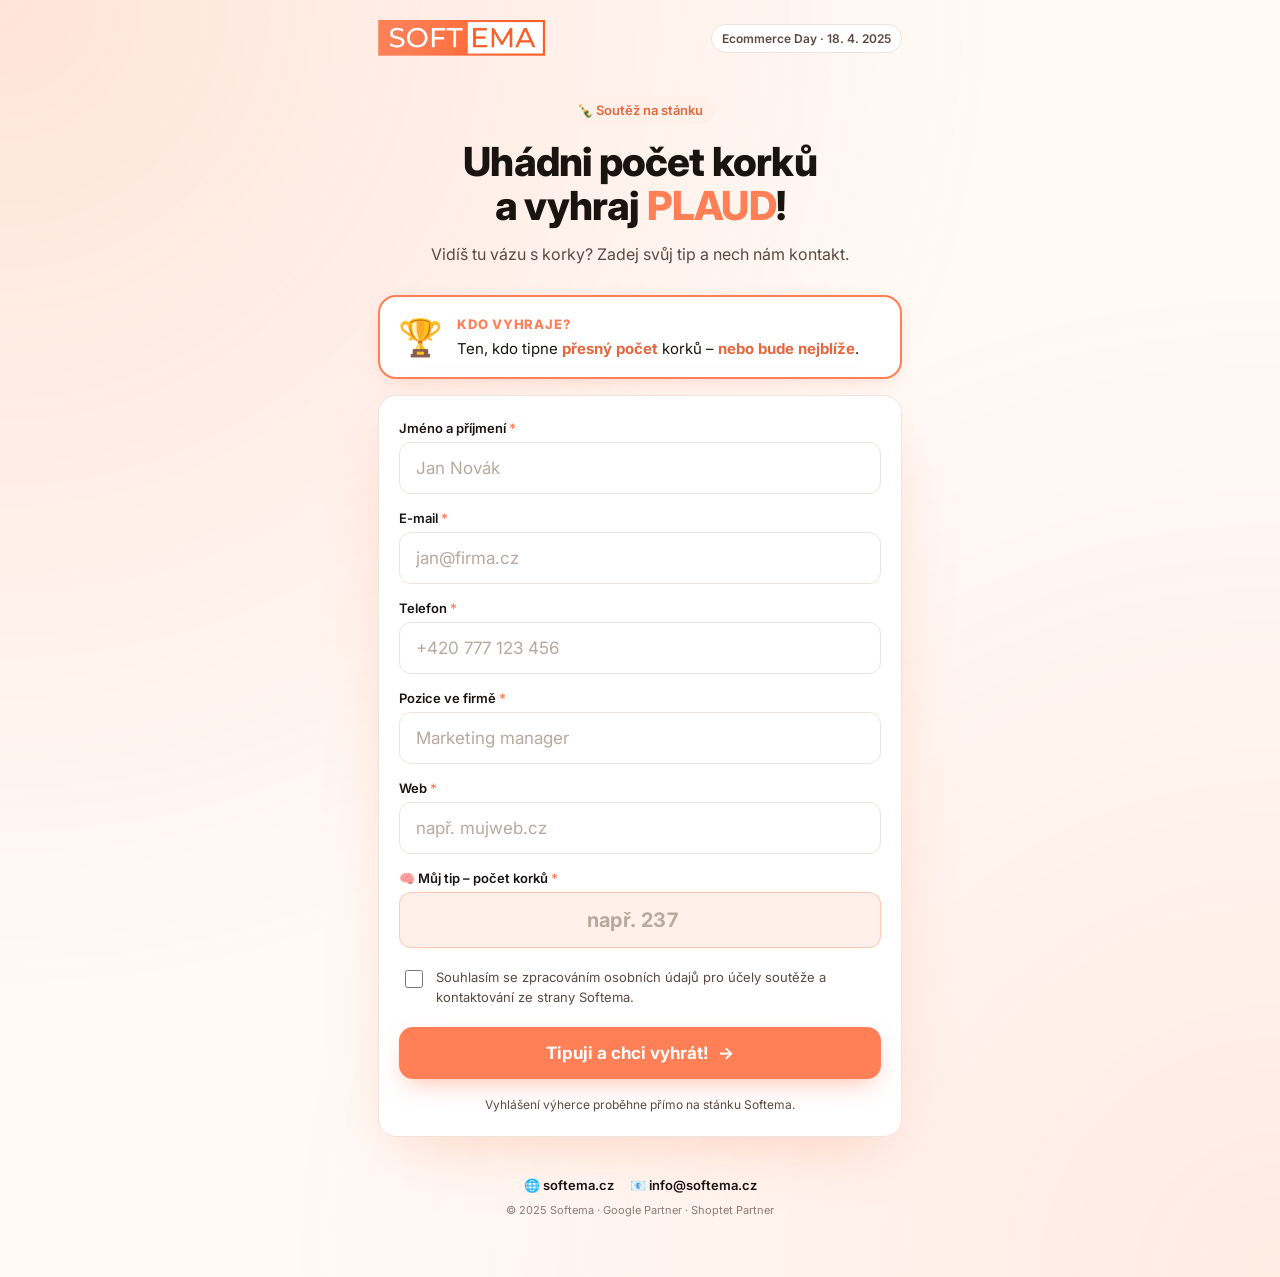
==== index.html @ 17188e15 "Add files via upload" ====
<!DOCTYPE html>
<html lang="cs">
<head>
<meta charset="UTF-8" />
<meta name="viewport" content="width=device-width, initial-scale=1, viewport-fit=cover" />
<meta name="theme-color" content="#ff8057" />
<title>Uhádni počet korků a vyhraj PLAUD! | Softema</title>
<meta name="description" content="Tipni si počet korků ve váze na stánku Softema na Ecommerce Day a vyhraj PLAUD AI rekordér." />
<link rel="preconnect" href="https://fonts.googleapis.com">
<link rel="preconnect" href="https://fonts.gstatic.com" crossorigin>
<link rel="stylesheet" href="https://fonts.googleapis.com/css2?family=Inter:wght@400;500;600;700;800&display=swap">
<link rel="stylesheet" href="styles.css" />
</head>
<body>
  <main class="page">
    <header class="brand">
      <div class="brand__logo">
        <img src="Logo-softema.webp" alt="Softema" class="brand__img" />
      </div>
      <span class="brand__event">Ecommerce Day · 18. 4. 2025</span>
    </header>

    <section class="hero">
      <div class="hero__badge">🍾 Soutěž na stánku</div>
      <h1 class="hero__title">
        Uhádni počet korků<br />
        a vyhraj <span class="hero__title-accent">PLAUD</span>!
      </h1>
      <p class="hero__lead">
        Vidíš tu vázu s korky? Zadej svůj tip a nech nám kontakt.
      </p>
    </section>

    <div class="winner-rule">
      <div class="winner-rule__icon">🏆</div>
      <div class="winner-rule__text">
        <strong>Kdo vyhraje?</strong>
        <span>Ten, kdo tipne <em>přesný počet</em> korků – <em>nebo bude nejblíže</em>.</span>
      </div>
    </div>

    <section class="card">
      <form id="lead-form" class="form" novalidate>
        <div class="form__row">
          <label class="field">
            <span class="field__label">Jméno a příjmení <em>*</em></span>
            <input type="text" name="name" autocomplete="name" required placeholder="Jan Novák" />
          </label>
        </div>

        <div class="form__row">
          <label class="field">
            <span class="field__label">E-mail <em>*</em></span>
            <input type="email" name="email" autocomplete="email" required inputmode="email" placeholder="jan@firma.cz" />
          </label>
        </div>

        <div class="form__row">
          <label class="field">
            <span class="field__label">Telefon <em>*</em></span>
            <input type="tel" name="phone" autocomplete="tel" required inputmode="tel" placeholder="+420 777 123 456" />
          </label>
        </div>

        <div class="form__row">
          <label class="field">
            <span class="field__label">Pozice ve firmě <em>*</em></span>
            <input type="text" name="position" autocomplete="organization-title" required placeholder="Marketing manager" />
          </label>
        </div>

        <div class="form__row">
          <label class="field">
            <span class="field__label">Web <em>*</em></span>
            <input type="text" name="website" autocomplete="url" required placeholder="např. mujweb.cz" />
          </label>
        </div>

        <div class="form__row">
          <label class="field field--guess">
            <span class="field__label">🧠 Můj tip – počet korků <em>*</em></span>
            <input type="number" name="corks" min="1" max="9999" step="1" required inputmode="numeric" placeholder="např. 237" />
          </label>
        </div>

        <label class="consent">
          <input type="checkbox" name="consent" required />
          <span>Souhlasím se zpracováním osobních údajů pro účely soutěže a kontaktování ze strany Softema.</span>
        </label>

        <button type="submit" class="cta" id="submit-btn">
          <span class="cta__label">Tipuji a chci vyhrát!</span>
          <span class="cta__arrow" aria-hidden="true">→</span>
        </button>

        <p class="form__note">Vyhlášení výherce proběhne přímo na stánku Softema.</p>
      </form>
    </section>

    <footer class="footer">
      <div class="footer__links">
        <a href="https://softema.cz" target="_blank" rel="noopener">🌐 softema.cz</a>
        <a href="mailto:info@softema.cz">📧 info@softema.cz</a>
      </div>
      <small>© 2025 Softema · Google Partner · Shoptet Partner</small>
    </footer>
  </main>

  <script src="script.js"></script>
</body>
</html>
---- styles.css ----
:root {
  --brand: #ff8057;
  --brand-dark: #e5673e;
  --brand-soft: #fff1ea;
  --ink: #1a1410;
  --ink-soft: #5a4a41;
  --line: #efe4dc;
  --bg: #fffaf6;
  --radius: 18px;
  --shadow: 0 20px 60px -20px rgba(255, 128, 87, 0.35);
}

* { box-sizing: border-box; }

html, body {
  margin: 0;
  padding: 0;
  font-family: 'Inter', -apple-system, BlinkMacSystemFont, 'Segoe UI', Roboto, sans-serif;
  color: var(--ink);
  background: var(--bg);
  -webkit-font-smoothing: antialiased;
  -webkit-text-size-adjust: 100%;
}

body {
  background:
    radial-gradient(ellipse at top left, rgba(255, 128, 87, 0.18), transparent 55%),
    radial-gradient(ellipse at bottom right, rgba(255, 128, 87, 0.12), transparent 55%),
    var(--bg);
  min-height: 100vh;
}

.page {
  max-width: 560px;
  margin: 0 auto;
  padding: 20px 18px 48px;
}

/* Brand header */
.brand {
  display: flex;
  align-items: center;
  justify-content: space-between;
  gap: 12px;
  margin-bottom: 28px;
}

.brand__logo {
  display: inline-flex;
  align-items: center;
  gap: 10px;
  font-weight: 800;
  font-size: 18px;
  letter-spacing: -0.01em;
}

.brand__img {
  height: 36px;
  width: auto;
  display: block;
}

.brand__event {
  font-size: 12px;
  font-weight: 600;
  color: var(--ink-soft);
  padding: 6px 10px;
  border: 1px solid var(--line);
  border-radius: 999px;
  background: #fff;
}

/* Hero */
.hero {
  text-align: center;
  padding: 12px 4px 28px;
}

.hero__badge {
  display: inline-block;
  font-size: 13px;
  font-weight: 600;
  color: var(--brand-dark);
  background: var(--brand-soft);
  padding: 6px 12px;
  border-radius: 999px;
  margin-bottom: 16px;
}

.hero__title {
  font-size: clamp(28px, 8vw, 40px);
  line-height: 1.1;
  font-weight: 800;
  letter-spacing: -0.02em;
  margin: 0 0 14px;
}

.hero__title-accent {
  color: var(--brand);
  position: relative;
  white-space: nowrap;
}

.hero__title-accent::after {
  content: "";
  position: absolute;
  left: 0;
  right: 0;
  bottom: 2px;
  height: 8px;
  background: rgba(255, 128, 87, 0.22);
  z-index: -1;
  border-radius: 4px;
}

.hero__lead {
  font-size: 16px;
  line-height: 1.55;
  color: var(--ink-soft);
  margin: 0 auto;
  max-width: 460px;
}

.hero__lead strong {
  color: var(--ink);
  font-weight: 700;
}

/* Winner rule banner */
.winner-rule {
  display: flex;
  align-items: center;
  gap: 14px;
  background: #fff;
  border: 2px solid var(--brand);
  border-radius: var(--radius);
  padding: 18px 18px;
  margin-bottom: 16px;
  box-shadow: 0 4px 20px -8px rgba(255, 128, 87, 0.4);
}

.winner-rule__icon {
  font-size: 36px;
  line-height: 1;
  flex-shrink: 0;
}

.winner-rule__text {
  display: flex;
  flex-direction: column;
  gap: 4px;
  font-size: 15px;
  line-height: 1.45;
  color: var(--ink);
}

.winner-rule__text strong {
  font-size: 13px;
  text-transform: uppercase;
  letter-spacing: 0.06em;
  color: var(--brand);
  font-weight: 800;
}

.winner-rule__text em {
  font-style: normal;
  font-weight: 700;
  color: var(--brand-dark);
}

/* Card with form */
.card {
  background: #fff;
  border-radius: var(--radius);
  padding: 24px 20px;
  box-shadow: var(--shadow);
  border: 1px solid var(--line);
}

.form {
  display: flex;
  flex-direction: column;
  gap: 16px;
}

.form__row {
  display: flex;
  flex-direction: column;
  gap: 16px;
}

.form__row--split {
  flex-direction: column;
}

.field {
  display: flex;
  flex-direction: column;
  gap: 6px;
}

.field__label {
  font-size: 13px;
  font-weight: 600;
  color: var(--ink);
}

.field__label em {
  color: var(--brand);
  font-style: normal;
}

.field input {
  width: 100%;
  padding: 15px 16px;
  font-size: 17px;
  font-family: inherit;
  color: var(--ink);
  background: #fff;
  border: 1.5px solid var(--line);
  border-radius: 12px;
  transition: border-color .15s, box-shadow .15s;
  -webkit-appearance: none;
  appearance: none;
}

.field input::placeholder { color: #b8a89e; }

.field input:focus {
  outline: none;
  border-color: var(--brand);
  box-shadow: 0 0 0 4px rgba(255, 128, 87, 0.18);
}

.field input:invalid:not(:placeholder-shown) {
  border-color: #e85a5a;
}

.field--guess input {
  font-size: 20px;
  font-weight: 700;
  text-align: center;
  letter-spacing: 0.02em;
  background: var(--brand-soft);
  border-color: rgba(255, 128, 87, 0.35);
}

/* Consent */
.consent {
  display: flex;
  gap: 10px;
  align-items: flex-start;
  font-size: 13px;
  line-height: 1.5;
  color: var(--ink-soft);
  padding: 4px 2px;
  cursor: pointer;
}

.consent input {
  margin-top: 2px;
  width: 18px;
  height: 18px;
  accent-color: var(--brand);
  flex-shrink: 0;
}

/* CTA */
.cta {
  display: inline-flex;
  align-items: center;
  justify-content: center;
  gap: 10px;
  width: 100%;
  padding: 16px 20px;
  font-size: 17px;
  font-weight: 700;
  font-family: inherit;
  color: #fff;
  background: var(--brand);
  border: 0;
  border-radius: 14px;
  cursor: pointer;
  transition: transform .1s, background .15s, box-shadow .2s;
  box-shadow: 0 10px 24px -8px rgba(255, 128, 87, 0.55);
  -webkit-tap-highlight-color: transparent;
}

.cta:hover { background: var(--brand-dark); }
.cta:active { transform: translateY(1px); }
.cta:disabled { opacity: .7; cursor: progress; }

.cta__arrow {
  transition: transform .2s;
}
.cta:hover .cta__arrow { transform: translateX(3px); }

.form__note {
  font-size: 12px;
  color: var(--ink-soft);
  text-align: center;
  margin: 2px 0 0;
}

/* Footer */
.footer {
  text-align: center;
  margin-top: 28px;
  padding: 12px;
  color: var(--ink-soft);
  font-size: 13px;
}

.footer__links {
  display: flex;
  gap: 16px;
  justify-content: center;
  flex-wrap: wrap;
  margin-bottom: 8px;
}

.footer__links a {
  color: var(--ink);
  text-decoration: none;
  font-weight: 600;
}

.footer__links a:hover { color: var(--brand); }

.footer small {
  font-size: 11px;
  opacity: .7;
}

/* Error state */
.form__error {
  background: #fff0f0;
  color: #b33030;
  border: 1px solid #ffd0d0;
  padding: 10px 12px;
  border-radius: 10px;
  font-size: 13px;
  display: none;
}

.form__error.is-visible { display: block; }
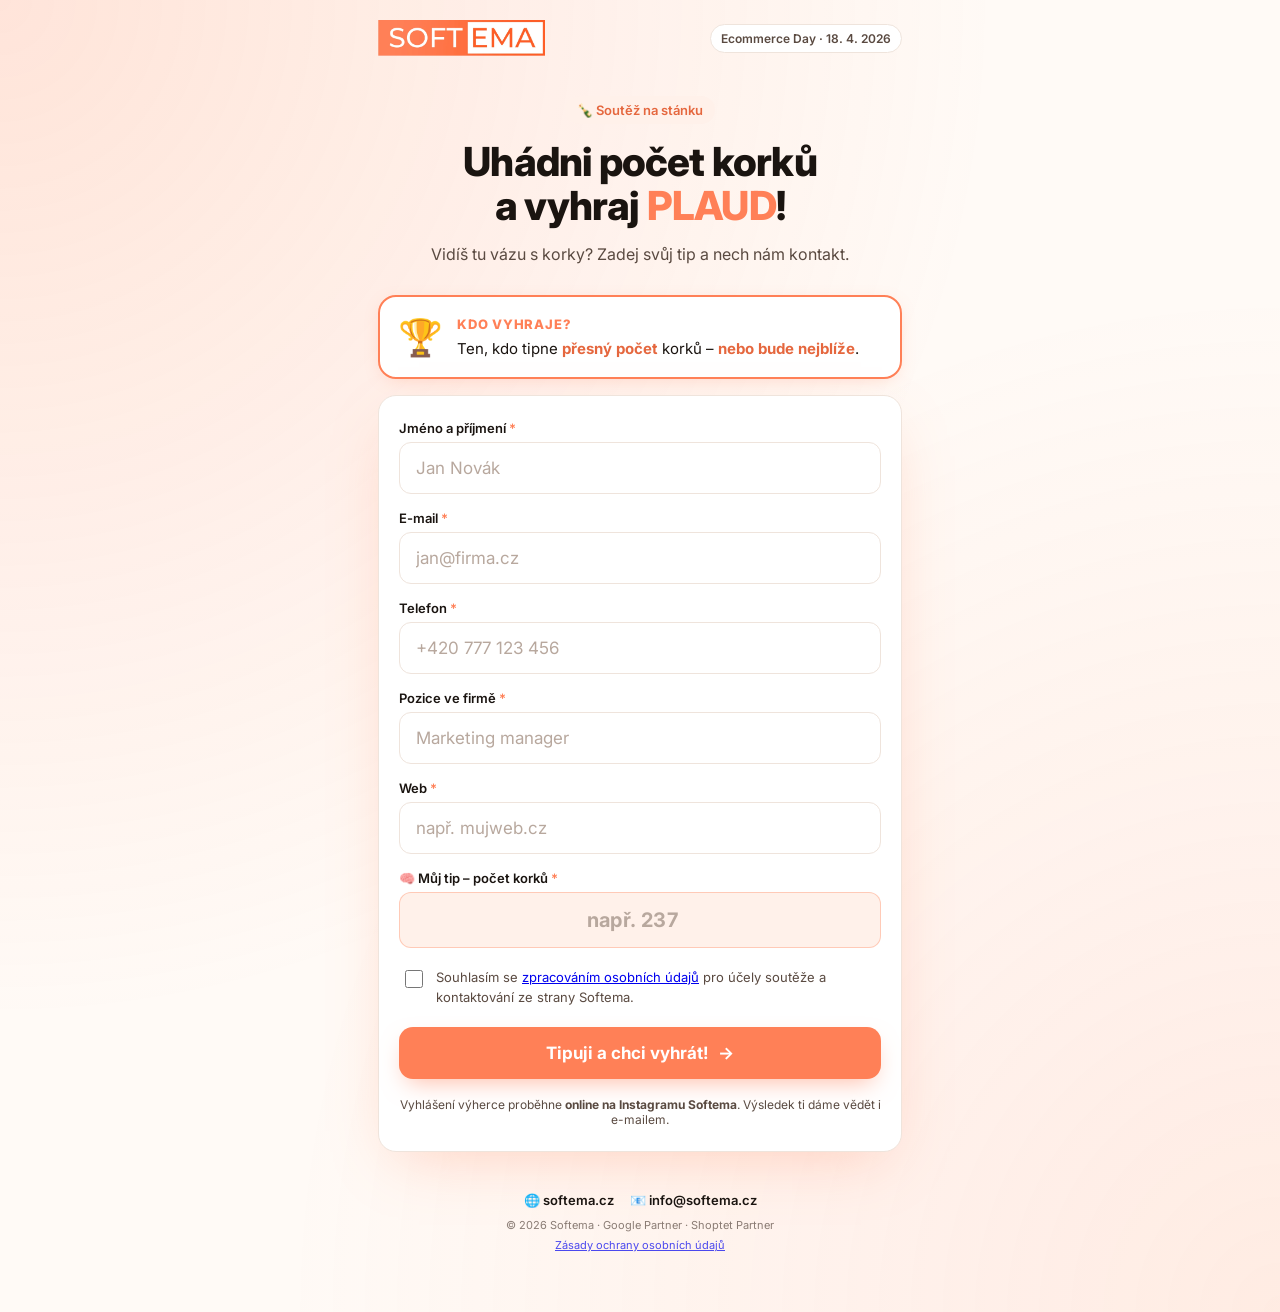
==== commit 59a177e8: "Add files via upload" ====
--- a/index.html
+++ b/index.html
@@ -17,7 +17,7 @@
       <div class="brand__logo">
         <img src="Logo-softema.webp" alt="Softema" class="brand__img" />
       </div>
-      <span class="brand__event">Ecommerce Day · 18. 4. 2025</span>
+      <span class="brand__event">Ecommerce Day · 18. 4. 2026</span>
     </header>
 
     <section class="hero">
@@ -85,7 +85,7 @@
 
         <label class="consent">
           <input type="checkbox" name="consent" required />
-          <span>Souhlasím se zpracováním osobních údajů pro účely soutěže a kontaktování ze strany Softema.</span>
+          <span>Souhlasím se <a href="https://softema.cz/zasady-ochrany-osobnich-udaju-a-informace-o-zpracovani-osobnich-udaju/" target="_blank" rel="noopener">zpracováním osobních údajů</a> pro účely soutěže a kontaktování ze strany Softema.</span>
         </label>
 
         <button type="submit" class="cta" id="submit-btn">
@@ -93,7 +93,7 @@
           <span class="cta__arrow" aria-hidden="true">→</span>
         </button>
 
-        <p class="form__note">Vyhlášení výherce proběhne přímo na stánku Softema.</p>
+        <p class="form__note">Vyhlášení výherce proběhne <strong>online na Instagramu Softema</strong>. Výsledek ti dáme vědět i e-mailem.</p>
       </form>
     </section>
 
@@ -102,7 +102,8 @@
         <a href="https://softema.cz" target="_blank" rel="noopener">🌐 softema.cz</a>
         <a href="mailto:info@softema.cz">📧 info@softema.cz</a>
       </div>
-      <small>© 2025 Softema · Google Partner · Shoptet Partner</small>
+      <small>© 2026 Softema · Google Partner · Shoptet Partner</small>
+      <small style="display:block;margin-top:6px;"><a href="https://softema.cz/zasady-ochrany-osobnich-udaju-a-informace-o-zpracovani-osobnich-udaju/" target="_blank" rel="noopener">Zásady ochrany osobních údajů</a></small>
     </footer>
   </main>
 
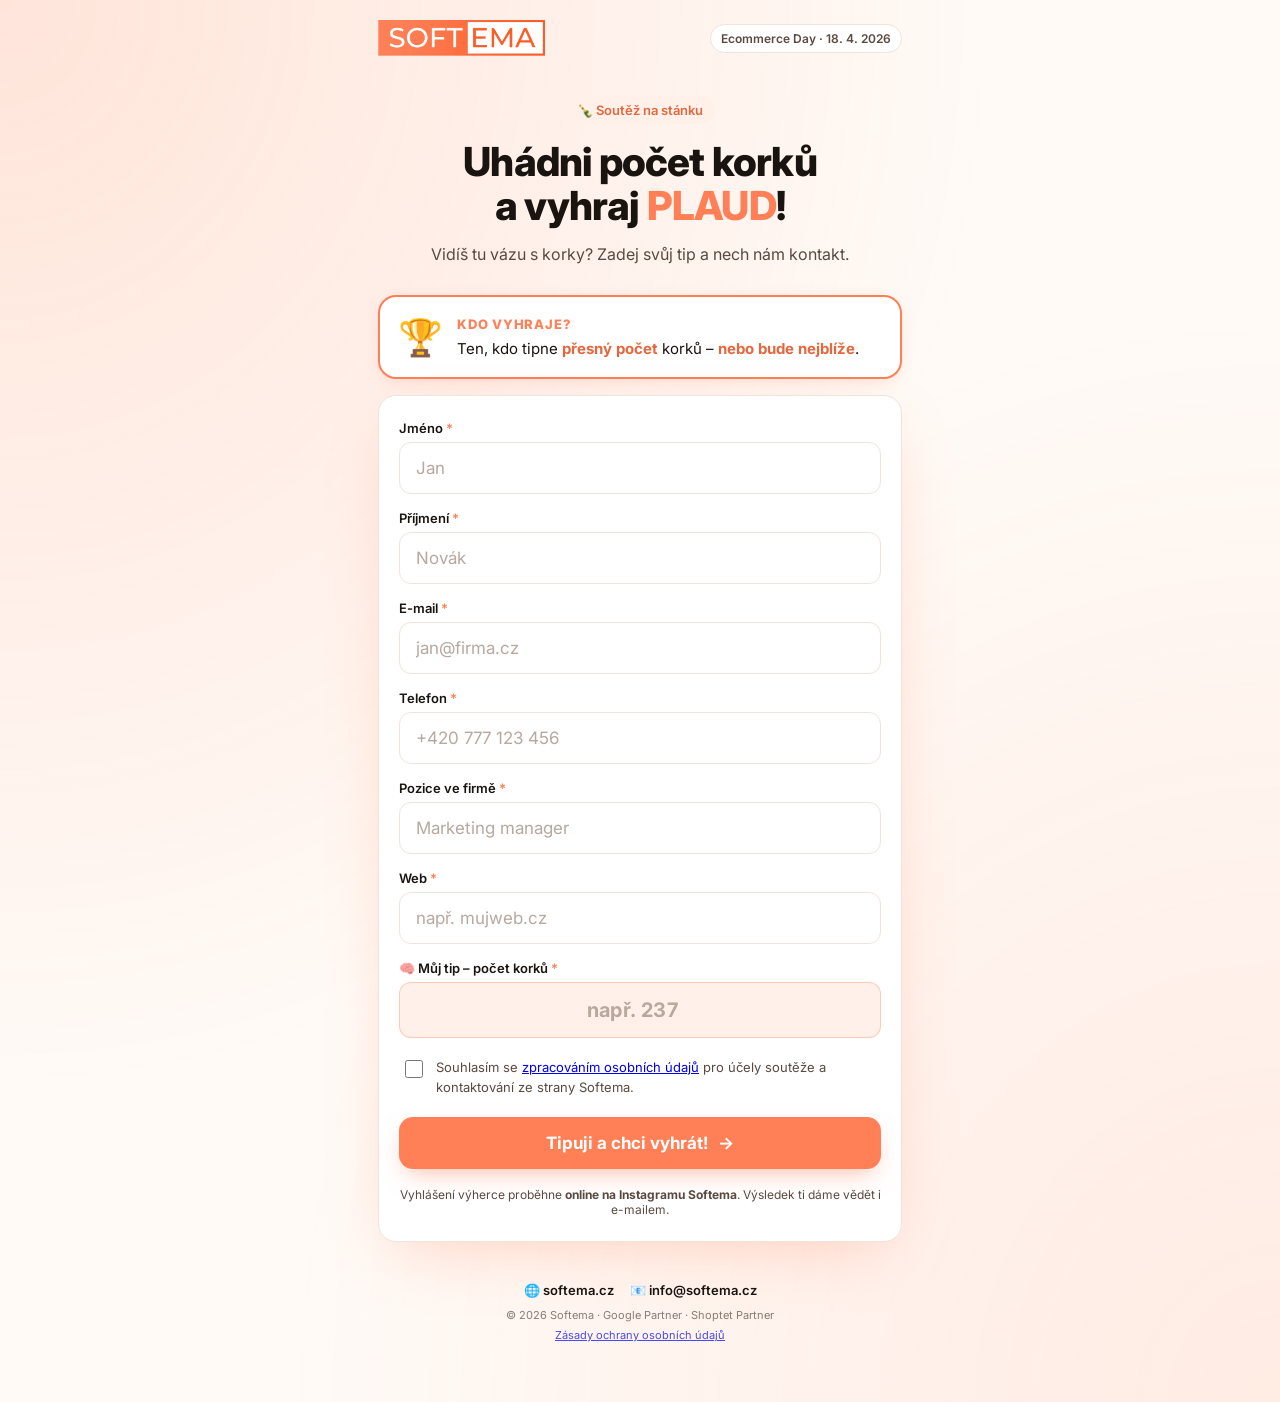
==== commit 246b5dac: "Add files via upload" ====
--- a/index.html
+++ b/index.html
@@ -41,10 +41,14 @@
 
     <section class="card">
       <form id="lead-form" class="form" novalidate>
-        <div class="form__row">
+        <div class="form__row form__row--split">
           <label class="field">
-            <span class="field__label">Jméno a příjmení <em>*</em></span>
-            <input type="text" name="name" autocomplete="name" required placeholder="Jan Novák" />
+            <span class="field__label">Jméno <em>*</em></span>
+            <input type="text" name="first_name" autocomplete="given-name" required placeholder="Jan" />
+          </label>
+          <label class="field">
+            <span class="field__label">Příjmení <em>*</em></span>
+            <input type="text" name="last_name" autocomplete="family-name" required placeholder="Novák" />
           </label>
         </div>
 
@@ -58,7 +62,7 @@
         <div class="form__row">
           <label class="field">
             <span class="field__label">Telefon <em>*</em></span>
-            <input type="tel" name="phone" autocomplete="tel" required inputmode="tel" placeholder="+420 777 123 456" />
+            <input type="tel" name="phone" autocomplete="tel" required inputmode="tel" minlength="6" placeholder="+420 777 123 456" />
           </label>
         </div>
 
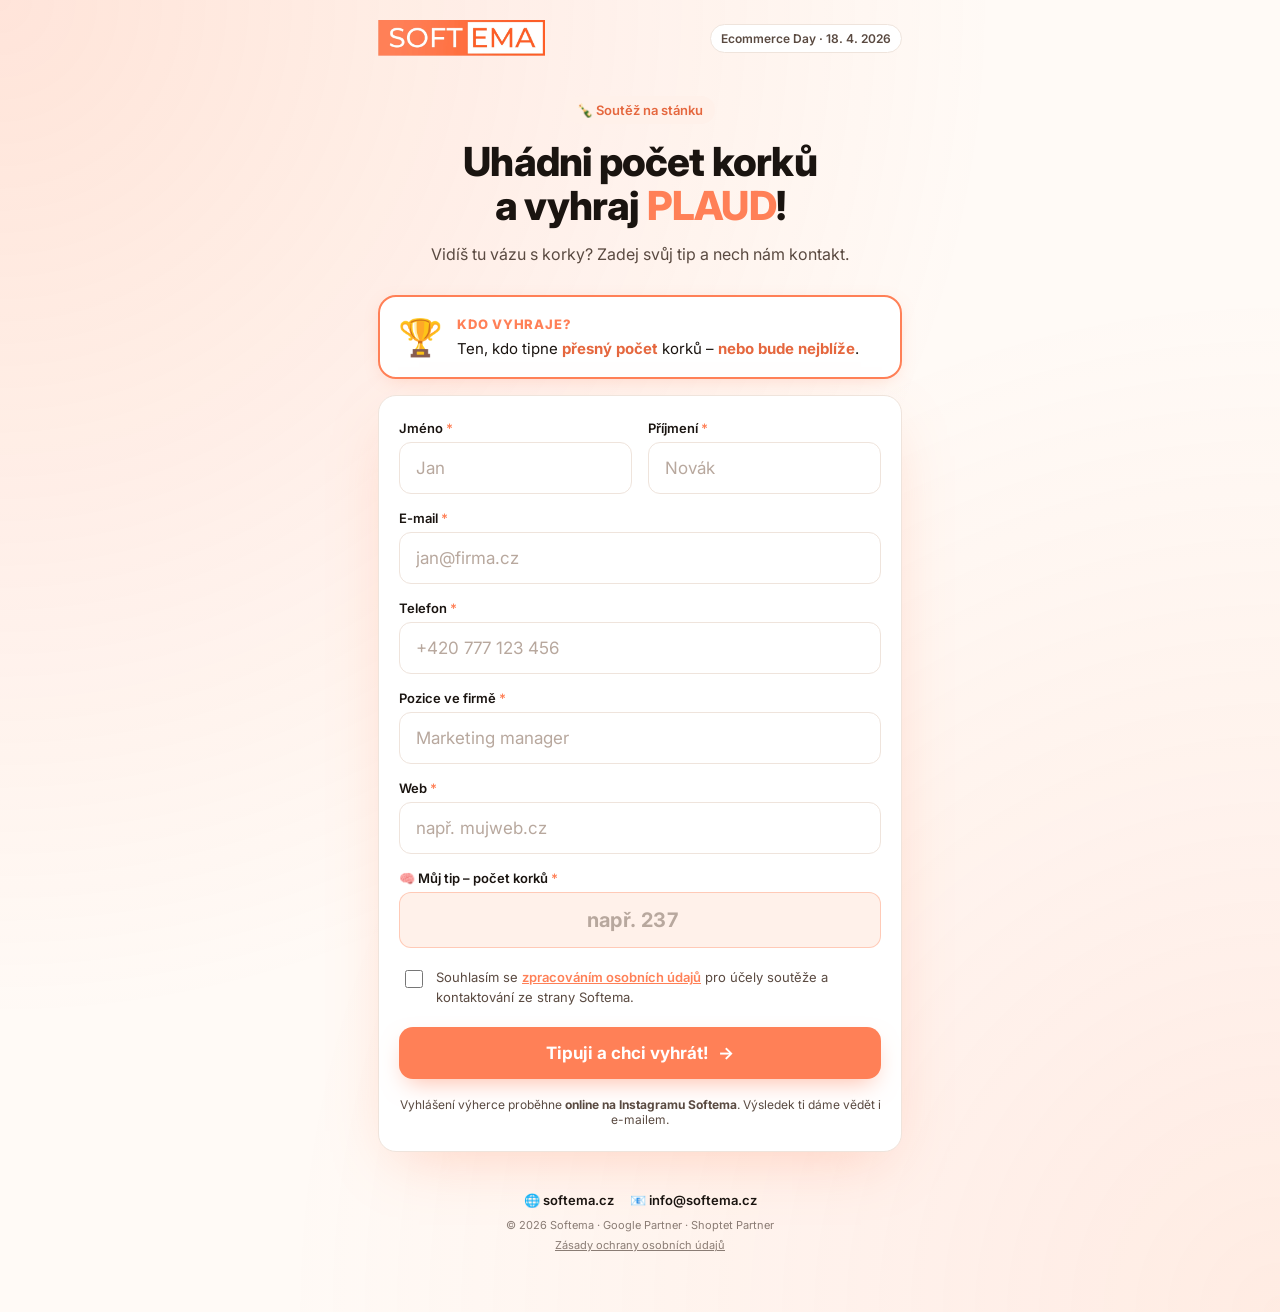
==== commit 35124a14: "Add files via upload" ====
--- a/index.html
+++ b/index.html
@@ -62,7 +62,7 @@
         <div class="form__row">
           <label class="field">
             <span class="field__label">Telefon <em>*</em></span>
-            <input type="tel" name="phone" autocomplete="tel" required inputmode="tel" minlength="6" placeholder="+420 777 123 456" />
+            <input type="tel" name="phone" autocomplete="tel" required inputmode="tel" minlength="9" placeholder="+420 777 123 456" />
           </label>
         </div>
 
--- a/styles.css
+++ b/styles.css
@@ -193,6 +193,13 @@
   flex-direction: column;
 }
 
+@media (min-width: 420px) {
+  .form__row--split {
+    flex-direction: row;
+  }
+  .form__row--split .field { flex: 1; }
+}
+
 .field {
   display: flex;
   flex-direction: column;
@@ -264,6 +271,21 @@
   accent-color: var(--brand);
   flex-shrink: 0;
 }
+
+.consent a {
+  color: var(--brand);
+  text-decoration: underline;
+  font-weight: 600;
+}
+
+.consent a:hover { color: var(--brand-dark); }
+
+.footer a {
+  color: var(--ink-soft);
+  text-decoration: underline;
+}
+
+.footer a:hover { color: var(--brand); }
 
 /* CTA */
 .cta {
